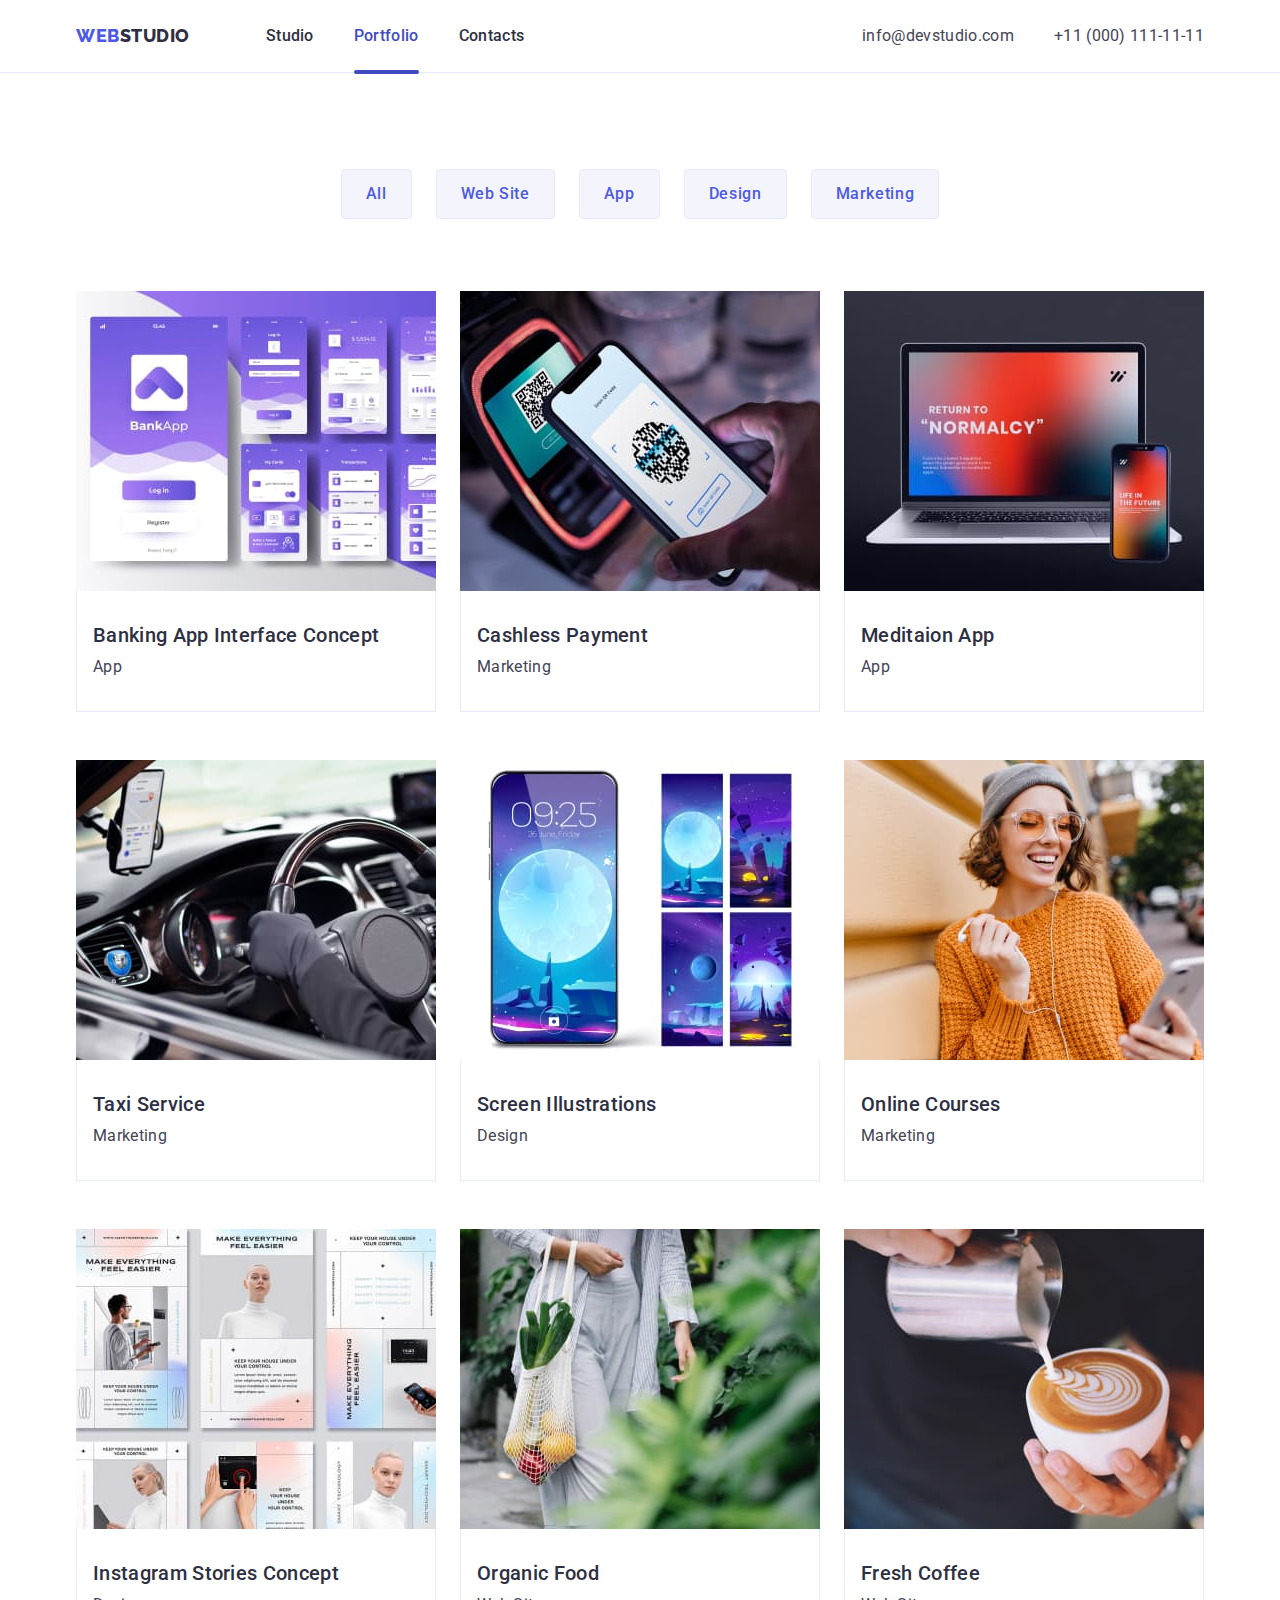
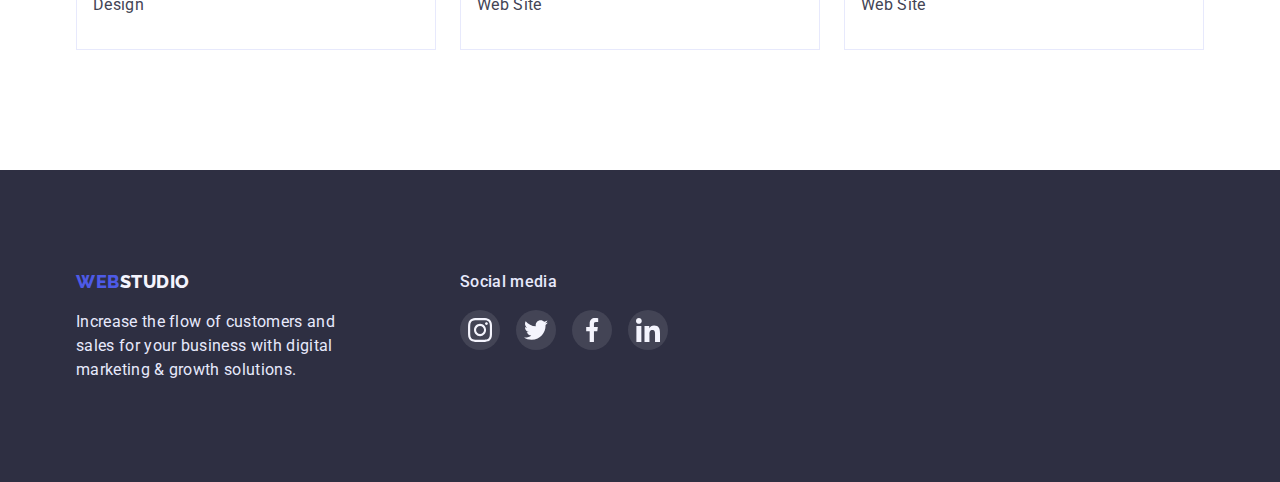
==== portfolio.html @ 5b429cd0 "Initial commit" ====
<!DOCTYPE html>
<html lang="en">
  <head>
    <meta charset="UTF-8" />
    <meta http-equiv="X-UA-Compatible" content="IE=edge" />
    <meta name="viewport" content="width=device-width, initial-scale=1.0" />
    <title>Webstudio</title>
    <link
      href="https://fonts.googleapis.com/css2?family=Raleway:wght@800&family=Roboto:wght@400;500;700;900&display=swap"
      rel="stylesheet"
    />
    <link rel="preconnect" href="https://fonts.googleapis.com" />
    <link rel="preconnect" href="https://fonts.gstatic.com" crossorigin />

    <link
      rel="stylesheet"
      href="https://cdn.jsdelivr.net/npm/modern-normalize@1.1.0/modern-normalize.min.css"
    />
    <link rel="stylesheet" href="./css/styles.css" />
  </head>
  <body>
    <!-- HEADER -->
    <header class="header">
      <div class="container page-header-container">
        <nav class="page-nav">
          <a class="link logo" href="./index.html"
            ><span class="logo-left-part">Web</span
            ><span class="logo-right-part">Studio</span>
          </a>
          <ul class="list menu">
            <li class="menu-item">
              <a class="link menu-link" href="./index.html">Studio</a>
            </li>
            <li class="menu-item">
              <a class="link menu-link active" href="./portfolio.html"
                >Portfolio</a
              >
            </li>
            <li class="menu-item">
              <a class="link menu-link" href="">Contacts</a>
            </li>
          </ul>
        </nav>
        <address class="address">
          <ul class="list page-address">
            <li class="address-item">
              <a class="link contact-mail" href="mailto:info@devstudio.com"
                >info@devstudio.com</a
              >
            </li>
            <li class="address-item">
              <a class="link contact-phone-num" href="tel:+110001111111"
                >+11 (000) 111-11-11</a
              >
            </li>
          </ul>
        </address>
      </div>
    </header>
    <section class="portfolio-section">
      <div class="container">
        <h1 class="portfolio-title">Portfolio</h1>
        <ul class="list filter-buttons">
          <li><button class="filter-button" type="button">All</button></li>
          <li><button class="filter-button" type="button">Web Site</button></li>
          <li><button class="filter-button" type="button">App</button></li>
          <li><button class="filter-button" type="button">Design</button></li>
          <li>
            <button class="filter-button" type="button">Marketing</button>
          </li>
        </ul>

        <ul class="list projects-list">
          <li class="project-item">
            <a href="" class="project-list-link link">
              <div class="project-list-wraper">
                <img
                  src="./images/img-1.jpg"
                  alt="App for online-banking"
                  width="360"
                  height="300"
                  class="project-picture"
                />
                <p class="overlay">
                  14 Stylish and User-Friendly App Design Concepts · Task
                  Manager App · Calorie Tracker App · Exotic Fruit Ecommerce App
                  · Cloud Storage App
                </p>
              </div>
              <div class="project-description">
                <h3 class="project-img-title">Banking App Interface Concept</h3>
                <p class="project-type">App</p>
              </div></a
            >
          </li>
          <li class="project-item">
            <a href="" class="project-list-link link">
              <div class="project-list-wraper">
                <img
                  class="project-img"
                  src="./images/img-2.jpg"
                  alt="Payment with QR-code"
                  width="360"
                  height="300"
                />
                <p class="overlay">
                  14 Stylish and User-Friendly App Design Concepts · Task
                  Manager App · Calorie Tracker App · Exotic Fruit Ecommerce App
                  · Cloud Storage App
                </p>
              </div>
              <div class="project-description">
                <h3 class="project-img-title">Cashless Payment</h3>
                <p class="project-type">Marketing</p>
              </div></a
            >
          </li>
          <li class="project-item">
            <a href="" class="project-list-link link">
              <div class="project-list-wraper">
                <img
                  class="project-img"
                  src="./images/img-3.jpg"
                  alt="App for meditation"
                  width="360"
                  height="300"
                />
                <p class="overlay">
                  14 Stylish and User-Friendly App Design Concepts · Task
                  Manager App · Calorie Tracker App · Exotic Fruit Ecommerce App
                  · Cloud Storage App
                </p>
              </div>
              <div class="project-description">
                <h3 class="project-img-title">Meditaion App</h3>
                <p class="project-type">App</p>
              </div></a
            >
          </li>
          <li class="project-item">
            <a href="" class="project-list-link link">
              <div class="project-list-wraper">
                <img
                  class="project-img"
                  src="./images/img-4.jpg"
                  alt="Driver with taxi app"
                  width="360"
                  height="300"
                />
                <p class="overlay">
                  14 Stylish and User-Friendly App Design Concepts · Task
                  Manager App · Calorie Tracker App · Exotic Fruit Ecommerce App
                  · Cloud Storage App
                </p>
              </div>
              <div class="project-description">
                <h3 class="project-img-title">Taxi Service</h3>
                <p class="project-type">Marketing</p>
              </div></a
            >
          </li>
          <li class="project-item">
            <a href="" class="project-list-link link">
              <div class="project-list-wraper">
                <img
                  class="project-img"
                  src="./images/img-5.jpg"
                  alt="Wallpapers on the smartphone"
                  width="360"
                  height="300"
                />
                <p class="overlay">
                  14 Stylish and User-Friendly App Design Concepts · Task
                  Manager App · Calorie Tracker App · Exotic Fruit Ecommerce App
                  · Cloud Storage App
                </p>
              </div>
              <div class="project-description">
                <h3 class="project-img-title">Screen Illustrations</h3>
                <p class="project-type">Design</p>
              </div></a
            >
          </li>
          <li class="project-item">
            <a href="" class="project-list-link link">
              <div class="project-list-wraper">
                <img
                  class="project-img"
                  src="./images/img-6.jpg"
                  alt="Walking girl with headphones"
                  width="360"
                  height="300"
                />
                <p class="overlay">
                  14 Stylish and User-Friendly App Design Concepts · Task
                  Manager App · Calorie Tracker App · Exotic Fruit Ecommerce App
                  · Cloud Storage App
                </p>
              </div>
              <div class="project-description">
                <h3 class="project-img-title">Online Courses</h3>
                <p class="project-type">Marketing</p>
              </div></a
            >
          </li>
          <li class="project-item">
            <a href="" class="project-list-link link">
              <div class="project-list-wraper">
                <img
                  class="project-img"
                  src="./images/img-7.jpg"
                  alt="Conceptions for instagram"
                  width="360"
                  height="300"
                />
                <p class="overlay">
                  14 Stylish and User-Friendly App Design Concepts · Task
                  Manager App · Calorie Tracker App · Exotic Fruit Ecommerce App
                  · Cloud Storage App
                </p>
              </div>
              <div class="project-description">
                <h3 class="project-img-title">Instagram Stories Concept</h3>
                <p class="project-type">Design</p>
              </div></a
            >
          </li>
          <li class="project-item">
            <a href="" class="project-list-link link">
              <div class="project-list-wraper">
                <img
                  class="project-img"
                  src="./images/img-8.jpg"
                  alt="Bag with green"
                  width="360"
                  height="300"
                />
                <p class="overlay">
                  14 Stylish and User-Friendly App Design Concepts · Task
                  Manager App · Calorie Tracker App · Exotic Fruit Ecommerce App
                  · Cloud Storage App
                </p>
              </div>
              <div class="project-description">
                <h3 class="project-img-title">Organic Food</h3>
                <p class="project-type">Web Site</p>
              </div></a
            >
          </li>
          <li class="project-item">
            <a href="" class="project-list-link link">
              <div class="project-list-wraper">
                <img
                  class="project-img"
                  src="./images/img-9.jpg"
                  alt="A cup of coffee"
                  width="360"
                  height="300"
                />
                <p class="overlay">
                  14 Stylish and User-Friendly App Design Concepts · Task
                  Manager App · Calorie Tracker App · Exotic Fruit Ecommerce App
                  · Cloud Storage App
                </p>
              </div>
              <div class="project-description">
                <h3 class="project-img-title">Fresh Coffee</h3>
                <p class="project-type">Web Site</p>
              </div></a
            >
          </li>
        </ul>
      </div>
    </section>
    <!-- FOOTER -->
    <footer class="footer">
      <div class="container footer-logo">
        <div class="footer-wrap">
          <a class="link logo" href="./index.html"
            ><span class="logo-left-part">Web</span
            ><span class="logo-right-part footer-right-part-logo">Studio</span>
          </a>
          <p class="footer-description">
            Increase the flow of customers and sales for your business with
            digital marketing & growth solutions.
          </p>
        </div>
        <div class="footer-social">
          <p class="footer-social-title">Social media</p>
          <ul class="footer-social-list list">
            <li class="social-list-item">
              <a class="footer-social-link" href="" target="_blank">
                <svg width="24px" height="24px">
                  <use href="./images/icons.svg#instagram"></use>
                </svg>
              </a>
            </li>
            <li class="social-list-item">
              <a class="footer-social-link" href="" target="_blank">
                <svg width="24px" height="24px">
                  <use href="./images/icons.svg#twitter"></use></svg></a>
            </li>
            <li class="social-list-item">
              <a class="footer-social-link" href="" target="_blank">
                <svg width="24px" height="24px">
                  <use href="./images/icons.svg#facebook"></use></svg></a>
            </li>
            <li class="social-list-item">
              <a class="footer-social-link" href="" target="_blank">
                <svg width="24px" height="24px">
                  <use href="./images/icons.svg#linkedin"></use></svg></a>
            </li>
          </ul>
        </div>
      </div>
    </footer>
  </body>
</html>
---- css/styles.css ----
:root {
  --primary-font: "Roboto", sans-serif;
  --secondary-font: "Raleway", sans-serif;
  --primary-color: #2e2f42;
  --secondary-color: #434455;
  --active-color: #404bbf;
  --accent-color: #ffffff;
  --light-color: #e7e9fc;
  --transition-duration-and-fun: 250ms cubic-bezier(0.4, 0, 0.2, 1);
}

/* +++++++++++++++++++++++++++++++ ALL +++++++++++++++++++++++++++++ */

.list {
  list-style: none;
}

.link {
  text-decoration: none;
  font-style: normal;
}

body {
  font-family: var(--primary-font);
  letter-spacing: 0.02em;

  background-color: var(--accent-color);
  color: var(--primary-color);
}

button {
  cursor: pointer;
}

h1,
h2,
h3,
h4,
p {
  margin-top: 0;
  margin-bottom: 0;
}

ul {
  margin-top: 0;
  margin-bottom: 0;
  padding-left: 0;
}

img {
  display: block;
}

.container {
  width: 1158px;
  margin-left: auto;
  margin-right: auto;
  padding: 0 15px;
}

.section {
  padding-top: 120px;
  padding-bottom: 120px;
}



/* == = = = = == == == = Header = == == == == == */

.header {
  border-bottom: 1px solid var(--light-color);
}

.logo {
  font-family: var(--secondary-font);
  font-weight: 800;
  font-size: 18px;
  line-height: 1.33;
  letter-spacing: 0.03em;
  text-transform: uppercase;
  color: #2e2f42;

  margin-right: 76px;
}

.logo-left-part {
  color: #4d5ae5;
}

.menu {
  display: flex;
  align-items: center;
}

.menu-link {
  font-weight: 500;
  font-size: 16px;
  line-height: 1.5;
  display: block;
  padding: 24px 0;
  color: var(--primary-color);

  transition: color var(--transition-duration-and-fun);
  position: relative;
}

.menu-link:hover,
.menu-link:focus {
  color: var(--active-color);
}

.active {
  color: var(--active-color);
}

.active::after {
  content: "";
  position: absolute;
  left: 0;
  bottom: -2px;

  width: 100%;
  height: 4px;
  border-radius: 2px;
  background-color: var(--active-color);
}

.menu-item:not(:last-child) {
  margin-right: 40px;
}
.address {
  margin-left: auto;
}
.page-address {
  display: flex;
  align-items: center;
}

.contact-mail,
.contact-phone-num {
  font-size: 16px;
  line-height: 1.5;
  color: var(--secondary-color);
  text-align: center;
  transition: color var(--transition-duration-and-fun);
}

.contact-mail:hover,
.contact-phone-num:hover,
.contact-mail:focus,
.contact-phone-num:focus {
  color: var(--active-color);
}

.page-header-container {
  display: flex;
  align-items: center;
}

.page-nav {
  display: flex;
  align-items: center;
}

.address-item:not(:last-child) {
  margin-right: 40px;
}

/* == = == = == = == HERO == = = === == == */

.hero-title {
  font-size: 56px;
  line-height: 1.07;
  text-align: center;
  color: var(--accent-color);

  width: 494px;
  height: 120px;
  margin-left: auto;
  margin-right: auto;
  margin-bottom: 48px;
}

.order-button {
  font-weight: 500;
  letter-spacing: 0.04em;
  color: var(--accent-color);
  padding: 16px 32px 16px 32px;

  background-color: #4d5ae5;
  box-shadow: 0px 4px 4px rgba(0, 0, 0, 0.15);
  border-radius: 4px;
  border: none;

  display: block;
  margin-left: auto;
  margin-right: auto;

  transition: background-color var(--transition-duration-and-fun);
}

.order-button:hover,
.order-button:focus {
  background-color: var(--active-color);
}

.hero-section {
  background-color: var(--primary-color);
  padding: 188px 0;

  max-width: 1440px;
  margin: 0 auto;

  background-image: linear-gradient(
      rgba(46, 47, 66, 0.7),
      rgba(46, 47, 66, 0.7)
    ),
    url(../images/people-office.jpg);
  background-size: cover;
}

/* == === === === === FEATURES = == === == == == = */

.features-title {
  position: absolute;
  white-space: nowrap;
  width: 1px;
  height: 1px;
  overflow: hidden;
  border: 0;
  padding: 0;
  clip: rect(0 0 0 0);
  clip-path: inset(50%);
  margin: -1px;
}

.feature-title {
  font-weight: 500;
  font-size: 20px;
  line-height: 1.2;

  margin-bottom: 8px;
  margin-top: 8px;
}

.feature-description {
  font-size: 16px;
  line-height: 1.5;
  color: var(--secondary-color);
}

.features {
  display: flex;

  gap: 24px;
}

.feature {
  width: 264px;
}

.feature-item {
  background-color: #f4f4fd;
  border-radius: 4px;

  height: 112px;
  display: flex;
  text-align: center;
  align-items: center;
  justify-content: center;
}

/* .feature:not(:nth-child(4n)) {
 margin-right: 24px;
}

.feature:not(:nth-last-child(-n+4)) {
margin-bottom: 24px;
} */

/* == = == = == == SERVICES == = == == == = */

.services-section {
  padding-top: 0;
}
.services-title {
  font-size: 36px;
  line-height: 1.1;
  text-align: center;
  text-transform: capitalize;
  margin-bottom: 72px;
}

.servieces {
  display: flex;

  gap: 24px;
}

/* .service:not(:nth-child(3n)) {
  margin-right: 24px;
}

.service:not(:nth-last-child(-n+3)) {
  margin-bottom: 24px;
} */

/* == = == = == = == TEAM == = == = == = == */

.team-title {
  font-size: 36px;
  line-height: 1.1;
  text-align: center;
  text-transform: capitalize;

  margin-bottom: 72px;
}

.teammate-name {
  font-weight: 500;
  font-size: 20px;
  line-height: 1.2;
  text-align: center;
  margin-bottom: 8px;
}

.teammate-trade {
  font-size: 16px;
  line-height: 1.2;
  text-align: center;
  color: var(--secondary-color);
}

.team-section {
  background: #f4f4fd;
}

.teammates {
  display: flex;

  gap: 24px;
}

.teammate-card {
  background-color: var(--accent-color);
  box-shadow: 0px 1px 6px rgba(46, 47, 66, 0.08),
    0px 1px 1px rgba(46, 47, 66, 0.16), 0px 2px 1px rgba(46, 47, 66, 0.08);
  border-radius: 0px 0px 4px 4px;
}

.teammate-card-description {
  padding: 32px 16px;
}

.social-list {
  display: flex;
  margin-top: 8px;
  justify-content: center;
  gap: 24px;
}

.social-list-link {
  display: flex;
  justify-content: center;
  align-items: center;
  width: 40px;
  height: 40px;
  border-radius: 50%;
  background-color: #4d5ae5;

  transition: background-color var(--transition-duration-and-fun);
}

.social-list-link:hover,
.social-list-link:focus {
  background-color: var(--active-color);
}

/* .social-list-link:not(:nth-last-child(4n)) {
  margin-right: 24px;
} */

/* .teammate-card:not(:nth-child(4n)) {
  margin-right: 24px;
}

.teammate-card:not(:nth-last-child(-n+4)) {
  margin-bottom: 24px;
} */

/* ======= == == = == = == Customers ===== = == = == = == = */

.customers-title {
  font-size: 36px;
  line-height: 1.1;
  text-align: center;

  margin-bottom: 72px;
}

.customers-section {
  padding-top: 130px;
  padding-bottom: 120px;
}

.customers-list {
  display: flex;
  gap: 24px;
  justify-content: center;
}

.customer-link {
  width: 168px;
  height: 88px;
  display: flex;
  align-items: center;
  justify-content: center;

  border-radius: 4px;
  border: 1px solid #8e8f99;
  transition: border var(--transition-duration-and-fun);
}

.customer-icon {
  fill: #8e8f99;

  transition: fill var(--transition-duration-and-fun);
}

.customer-link:hover .customer-icon,
.customer-link:focus .customer-icon {
  fill: var(--active-color);
}

.customer-link:focus,
.customer-link:hover {
  border-radius: 4px;
  border: 1px solid var(--active-color);
}

/* \\\\\\\\\\\\\\\\\\\ Portfolio ////////////////// */

.portfolio-section {
  padding-top: 96px;
  padding-bottom: 120px;
}

.filter-button {
  font-family: var(--primary-font);
  font-weight: 500;
  font-size: 16px;
  line-height: 1.5;
  letter-spacing: 0.04em;
  color: #4d5ae5;
  background-color: #f4f4fd;

  padding: 12px 24px;

  border: 1px solid var(--light-color);
  border-radius: 4px;
  

  transition: color, background-color var(--transition-duration-and-fun);
}

.filter-button:active,
.filter-button:hover,
.filter-button:focus {
  color: var(--accent-color);
  background-color: var(--active-color);
}

.portfolio-title,
.projects-title {
  position: absolute;
  white-space: nowrap;
  width: 1px;
  height: 1px;
  overflow: hidden;
  border: 0;
  padding: 0;
  clip: rect(0 0 0 0);
  clip-path: inset(50%);
  margin: -1px;
}

.project-img-title {
  font-weight: 500;
  font-size: 20px;
  line-height: 1.2;

  color: var(--primary-color);

  margin-bottom: 8px;
}

.project-list-wraper {
  position: relative;
  overflow: hidden;
}
.overlay {
  background-color: #4d5ae5;
  position: absolute;
  width: 100%;
  height: 100%;
  left: 0;
  top: 0;
  overflow: auto;
  transform: translateY(+100%);
  transition: transform var(--transition-duration-and-fun);

  font-size: 16px;
  line-height: 1.5;
  color: #f4f4fd;
  padding-top: 40px;
  padding-left: 32px;
  padding-right: 32px;
}

.project-list-link:hover .overlay,
.project-list-link:focus .overlay {
  transform: translate(0, 0);
}

.project-type {
  font-size: 16px;
  line-height: 1.5;
  color: var(--secondary-color);
}

.filter-buttons {
  display: flex;
  margin-bottom: 72px;
  justify-content: center;
  gap: 24px;
}

.projects-list {
  display: flex;
  flex-wrap: wrap;
}

.project-item:not(:nth-child(3n)) {
  margin-right: 24px;
}

.project-item:not(:nth-last-child(-n + 3)) {
  margin-bottom: 48px;
}

.project-description {
  padding: 32px 0 32px 16px;
  border: 1px solid var(--light-color);
  border-top: none;
  transition: var(--transition-duration-and-fun);
}

.project-description:hover,
.project-description:focus {
  box-shadow: 0px 1px 6px rgba(46, 47, 66, 0.08),
    0px 1px 1px rgba(46, 47, 66, 0.16), 0px 2px 1px rgba(46, 47, 66, 0.08);
}

/* == === === === == FOOTER == === == == == == */

.footer-description {
  font-size: 16px;
  line-height: 1.5;
  color: var(--light-color);
  background-color: var(--primary-color);
  width: 264px;

  margin-top: 16px;
}

.footer-logo {
  /* flex-wrap: wrap; */

  display: flex;
}

.footer-right-part-logo {
  color: #f4f4fd;
}

.footer {
  background-color: var(--primary-color);
 
  padding-top: 100px;
  padding-bottom: 100px;
}

.footer-social-link {
  display: flex;
  justify-content: center;
  align-items: center;
  width: 40px;
  height: 40px;
  border-radius: 50%;
  background-color: #434455;

  transition: background-color var(--transition-duration-and-fun);
}

.footer-social-link:hover,
.footer-social-link:focus {
  background-color: #31d0aa;
}

.footer-social {
  margin-left: 120px;
}

.footer-social-title {
  color: var(--light-color);
  font-style: normal;
  font-weight: 500;
  font-size: 16px;
  line-height: 1.5;
  margin-bottom: 16px;
}

.footer-social-list {
  display: flex;

  justify-content: center;
  gap: 16px;
}

/* ==== == = == = === MODAL WINDOW === = === == == == ==  */

.backdrop {
  position: fixed;
  left: 0;
  top: 0;
  width: 100%;
  height: 100%;
  background-color: rgba(46, 47, 66, 0.4);
  z-index: 100;

  transition: opacity var(--transition-duration-and-fun);
}

.backdrop.is-hidden {
  opacity: 0;
  visibility: hidden;
  pointer-events: none;
}

.modal {
  position: relative;
  position: absolute;
  top: 50%;
  left: 50%;
  transform: translate(-50%, -50%);
  width: 408px;
  height: 576px;
  background-color: #fcfcfc;
  box-shadow: 0px 1px 1px rgba(0, 0, 0, 0.14), 0px 1px 3px rgba(0, 0, 0, 0.12),
    0px 2px 1px rgba(0, 0, 0, 0.2);
  border-radius: 4px;
}

.modal-close-btn {
  display: flex;
  justify-content: center;
  align-items: center;
  position: absolute;

  top: 24px;
  right: 24px;

  background-color: var(--light-color);
  border: 1px solid rgba(0, 0, 0, 0.1);
  padding: 0;
  border-radius: 50%;
  width: 24px;
  height: 24px;
}
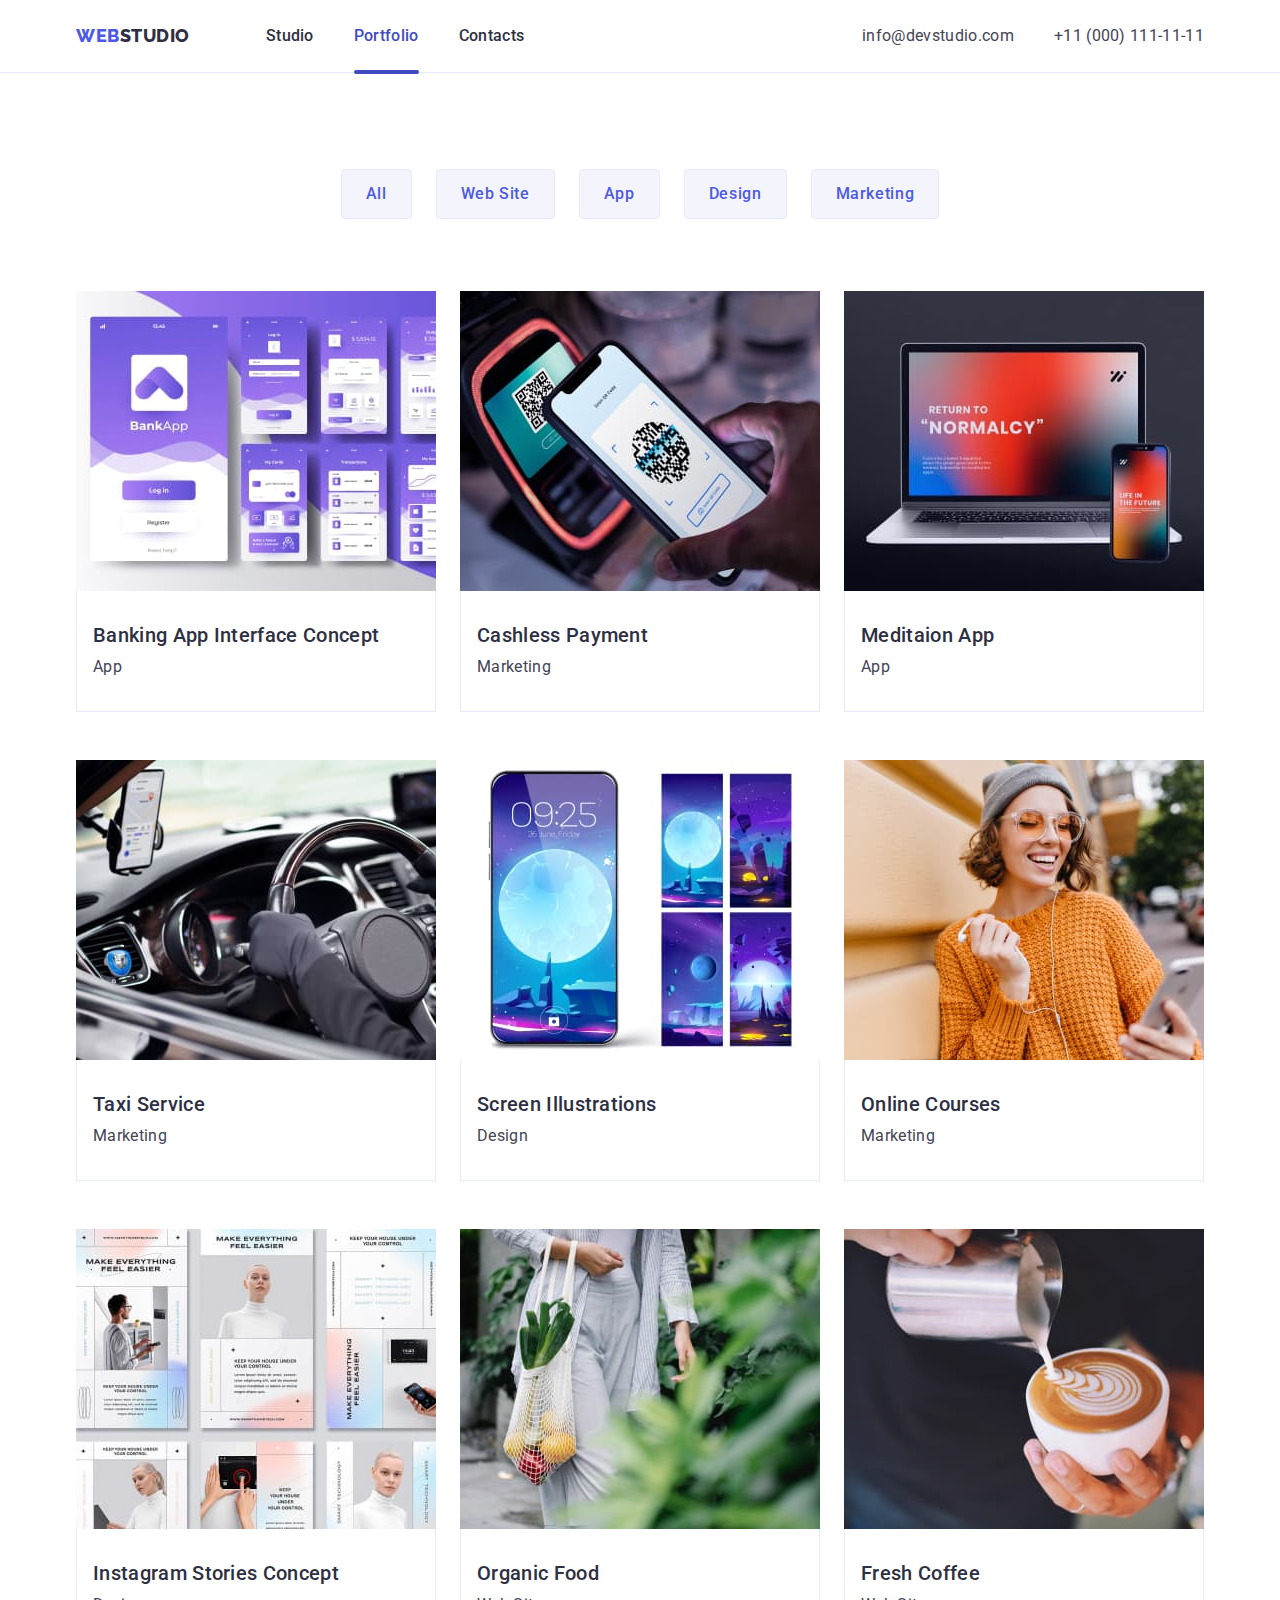
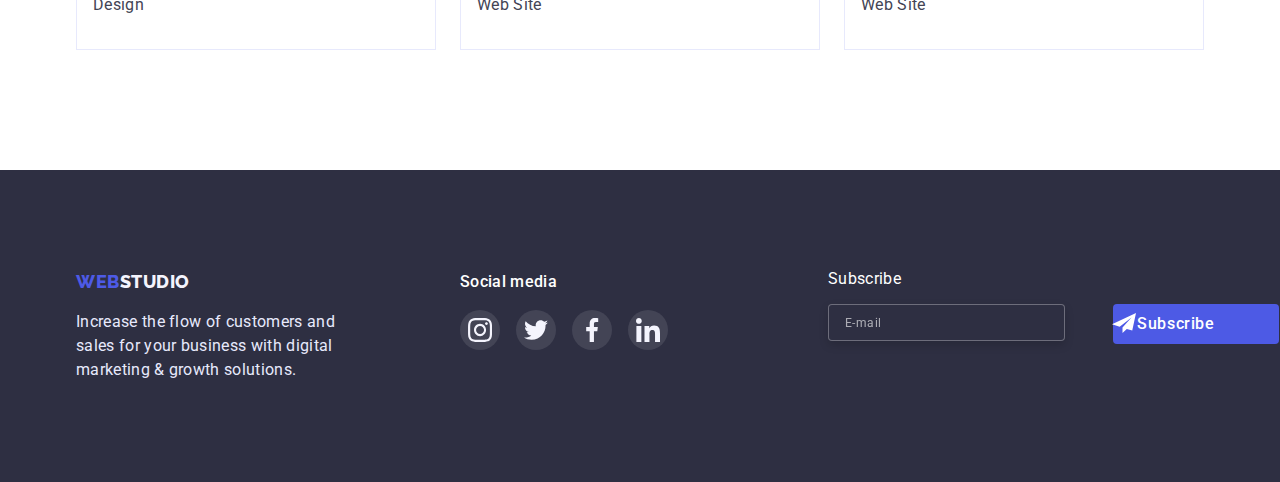
==== commit e3a50f81: "Before 1 review" ====
--- a/portfolio.html
+++ b/portfolio.html
@@ -298,19 +298,46 @@
             <li class="social-list-item">
               <a class="footer-social-link" href="" target="_blank">
                 <svg width="24px" height="24px">
-                  <use href="./images/icons.svg#twitter"></use></svg></a>
+                  <use href="./images/icons.svg#twitter"></use>
+                </svg></a>
             </li>
             <li class="social-list-item">
               <a class="footer-social-link" href="" target="_blank">
                 <svg width="24px" height="24px">
-                  <use href="./images/icons.svg#facebook"></use></svg></a>
+                  <use href="./images/icons.svg#facebook"></use>
+                </svg></a>
             </li>
             <li class="social-list-item">
               <a class="footer-social-link" href="" target="_blank">
                 <svg width="24px" height="24px">
-                  <use href="./images/icons.svg#linkedin"></use></svg></a>
+                  <use href="./images/icons.svg#linkedin"></use>
+                </svg></a>
             </li>
           </ul>
+        </div>
+        <div class="footer-subscribe-form">
+          <p class="subscribe-form-title">Subscribe</p>
+          <form action="" class="footer-subscribe-form">
+            <span class="footer-subscribe-form-wrap">
+            <label class="subscribe-form-field">
+              <input 
+              type="email"
+              class="subscribe-form-input"
+              name="user_subscribe_email"
+              placeholder="E-mail"
+              required
+              >
+            </label>   
+            <span class="footer-subscribe-btn">      
+            <button class="subscribe-form-submit" type="submit">Subscribe
+            </button>
+            <span class="subscribe-form-icon">
+              <svg width="24" height="24">
+                <use href="./images/icons.svg#subscribe"></use>
+            </svg></span> 
+          </span>
+        </span></span>
+          </form>
         </div>
       </div>
     </footer>
--- a/css/styles.css
+++ b/css/styles.css
@@ -7,6 +7,7 @@
   --accent-color: #ffffff;
   --light-color: #e7e9fc;
   --transition-duration-and-fun: 250ms cubic-bezier(0.4, 0, 0.2, 1);
+  --modal-form-color: #fcfcfc;
 }
 
 /* +++++++++++++++++++++++++++++++ ALL +++++++++++++++++++++++++++++ */
@@ -62,8 +63,6 @@
   padding-top: 120px;
   padding-bottom: 120px;
 }
-
-
 
 /* == = = = = == == == = Header = == == == == == */
 
@@ -458,7 +457,6 @@
 
   border: 1px solid var(--light-color);
   border-radius: 4px;
-  
 
   transition: color, background-color var(--transition-duration-and-fun);
 }
@@ -585,7 +583,7 @@
 
 .footer {
   background-color: var(--primary-color);
- 
+
   padding-top: 100px;
   padding-bottom: 100px;
 }
@@ -612,7 +610,7 @@
 }
 
 .footer-social-title {
-  color: var(--light-color);
+  color: var(--accent-color);
   font-style: normal;
   font-weight: 500;
   font-size: 16px;
@@ -627,8 +625,73 @@
   gap: 16px;
 }
 
+/* FOOTER FORM */
+
+.footer-subscribe-form {
+  margin-left: 80px;
+}
+
+.footer-subscribe-form-wrap {
+  display: flex;
+}
+
+.subscribe-form-title {
+  margin-bottom: 16px;
+  margin-left: 80px;
+
+  color: var(--accent-color);
+}
+
+.subscribe-form-input {
+  background-color: var(--primary-color);
+  border: 1px solid rgba(255, 255, 255, 0.3);
+  filter: drop-shadow(0px 4px 4px rgba(0, 0, 0, 0.15));
+  border-radius: 4px;
+
+  padding: 8px 16px;
+}
+
+.subscribe-form-input::placeholder {
+  font-size: 12px;
+  line-height: 2;
+
+  letter-spacing: 0.04em;
+
+  color: rgba(255, 255, 255, 0.6);
+}
+
+.subscribe-form-submit {
+  font-weight: 500;
+  font-size: 16px;
+  line-height: 1.5;
+  letter-spacing: 0.04em;
+  color: var(--accent-color);
+  padding: 8px 64px 8px 24px;
+  margin-left: 48px;
+  background-color: #4d5ae5;
+
+  border-radius: 4px;
+  border: none;
+
+  position: relative;
+
+  display: relative;
+
+  transition: background-color var(--transition-duration-and-fun);
+}
+
+.subscribe-form-submit:hover,
+.subscribe-form-submit:focus {
+  background-color: var(--active-color);
+}
+
+.subscribe-form-icon {
+  position: absolute;
+  right: 24px;
+  transform: translate(-500%, 25%);
+}
+
 /* ==== == = == = === MODAL WINDOW === = === == == == ==  */
-
 .backdrop {
   position: fixed;
   left: 0;
@@ -654,11 +717,13 @@
   left: 50%;
   transform: translate(-50%, -50%);
   width: 408px;
-  height: 576px;
-  background-color: #fcfcfc;
+  height: 584px;
+  background-color: var(--modal-form-color);
   box-shadow: 0px 1px 1px rgba(0, 0, 0, 0.14), 0px 1px 3px rgba(0, 0, 0, 0.12),
     0px 2px 1px rgba(0, 0, 0, 0.2);
   border-radius: 4px;
+
+  padding: 72px 24px 24px 24px;
 }
 
 .modal-close-btn {
@@ -677,3 +742,179 @@
   width: 24px;
   height: 24px;
 }
+
+.modal-title {
+  font-weight: 500;
+  font-size: 16px;
+  line-height: 1.5;
+  text-align: center;
+  margin-bottom: 16px;
+}
+
+/* ===== == = == Modal form ==== = == = == */
+
+.modal-form {
+  display: flex;
+  flex-direction: column;
+}
+
+.modal-form-input {
+  width: 100%;
+  height: 40px;
+
+  padding-left: 38px;
+  margin-bottom: 8px;
+
+  border: 1px solid rgba(33, 33, 33, 0.2);
+  border-radius: 4px;
+
+  transition: border-color var(--transition-duration-and-fun);
+}
+
+.modal-form-input:focus {
+  border-color: var(--active-color);
+  outline: none;
+}
+
+.modal-form-input-desc {
+  display: block;
+  font-size: 12px;
+  line-height: 1.67;
+  letter-spacing: 0.01em;
+
+  margin-bottom: 4px;
+
+  color: #8e8f99;
+}
+
+.modal-form-comment {
+  resize: none;
+  width: 100%;
+  height: 120px;
+  padding-left: 16px;
+  padding-top: 8px;
+  margin-bottom: 16px;
+
+  font-size: 12px;
+  line-height: 1.33;
+
+  letter-spacing: 0.04em;
+
+  border: 1px solid rgba(33, 33, 33, 0.2);
+  border-radius: 4px;
+  transition: border-color var(--transition-duration-and-fun);
+}
+
+.modal-form-comment:focus {
+  border-color: var(--active-color);
+  outline: none;
+}
+
+.modal-form-comment::placeholder {
+  font-size: 12px;
+  line-height: 1.33;
+
+  letter-spacing: 0.04em;
+
+  color: rgba(117, 117, 117, 0.5);
+}
+
+.modal-form-input-wraper {
+  position: relative;
+  display: block;
+}
+
+.modal-form-input-icon {
+  position: absolute;
+  top: 47%;
+  left: 16px;
+  transform: translate(0, -50%);
+
+  transition: fill var(--transition-duration-and-fun);
+}
+
+.modal-form-input:focus + .modal-form-input-icon {
+  fill: var(--active-color);
+}
+
+.privacy-policy-link {
+  font-style: normal;
+  font-size: 12px;
+  line-height: 1.33;
+
+  letter-spacing: 0.04em;
+  color: #4d5ae5;
+}
+
+.modal-form-check-desc {
+  display: flex;
+  align-items: center;
+  margin-right: 8px;
+  margin-bottom: 24px;
+
+  font-size: 12px;
+  line-height: 1.33;
+
+  letter-spacing: 0.04em;
+  color: #757575;
+}
+
+.modal-form-check-desc::before {
+  display: block;
+  content: "";
+  width: 16px;
+  height: 16px;
+  border: 1.25px solid var(--primary-color);
+  border-radius: 2px;
+
+  margin-right: 8px;
+  /* margin-bottom: 24px; */
+
+  cursor: pointer;
+  transition: border-color var(--transition-duration-and-fun);
+}
+
+.modal-form-check:checked + .modal-form-check-desc::before {
+  background-image: url(../images/click.svg);
+  border: none;
+}
+
+.modal-form-check:focus + .modal-form-check-desc::before {
+  border-color: var(--active-color);
+}
+
+.visually-hidden {
+  position: absolute;
+  white-space: nowrap;
+  width: 1px;
+  height: 1px;
+  overflow: hidden;
+  border: 0;
+  padding: 0;
+  clip: rect(0 0 0 0);
+  clip-path: inset(50%);
+  margin: -1px;
+}
+
+.modal-form-submit {
+  font-weight: 500;
+  letter-spacing: 0.04em;
+  color: var(--accent-color);
+  padding: 16px 32px 16px 32px;
+
+  background-color: #4d5ae5;
+
+  border-radius: 4px;
+  border: none;
+
+  display: block;
+  margin-left: auto;
+  margin-right: auto;
+
+  transition: background-color var(--transition-duration-and-fun);
+}
+
+.modal-form-submit:hover,
+.modal-form-submit:focus {
+  background-color: var(--active-color);
+}
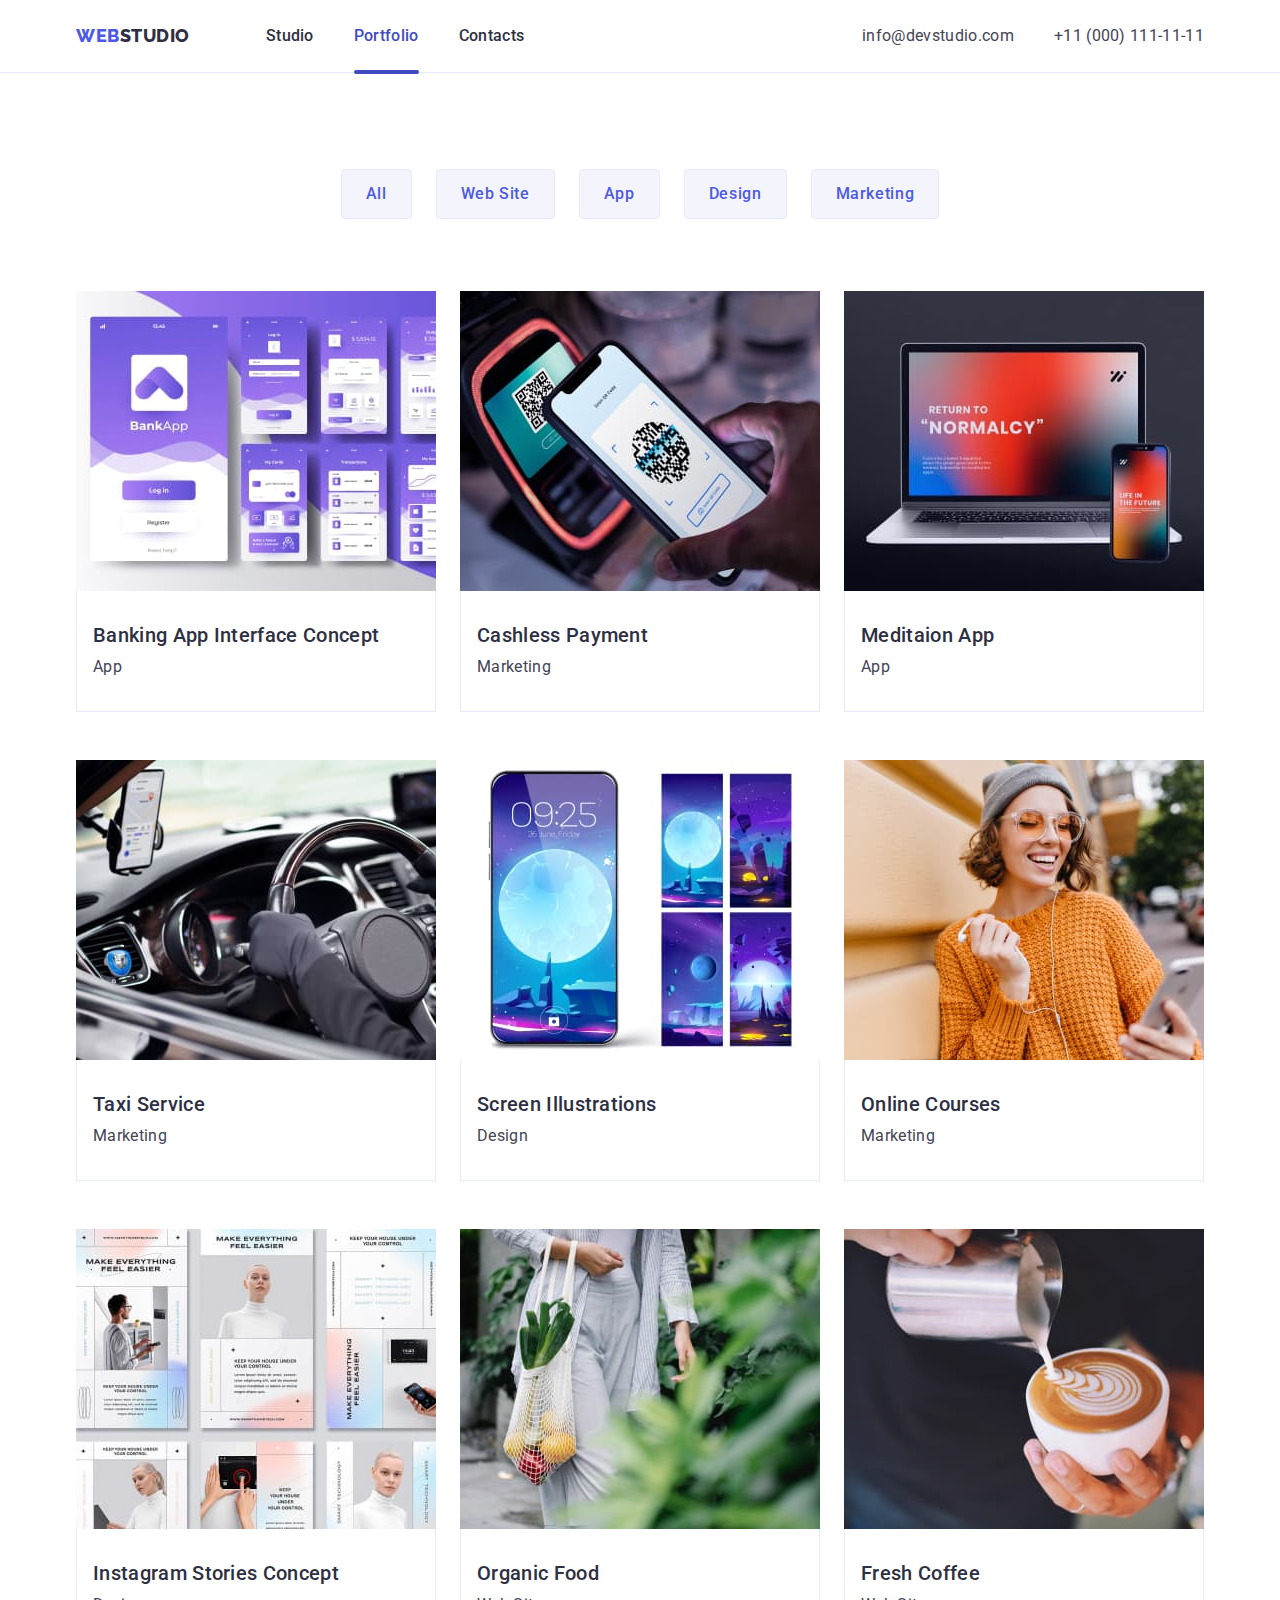
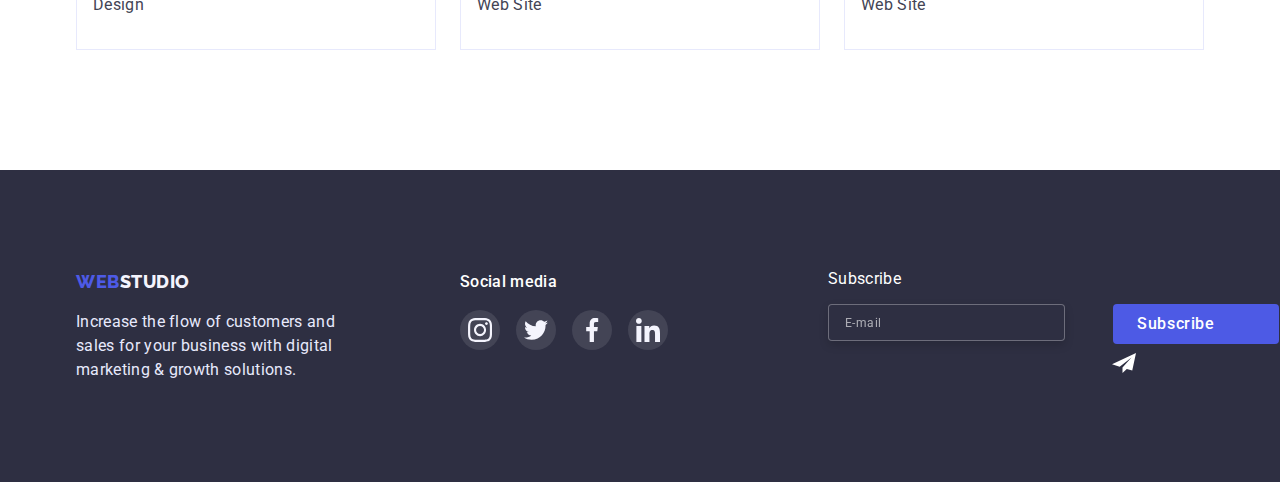
==== commit fd69e7a3: "after 1 valid" ====
--- a/portfolio.html
+++ b/portfolio.html
@@ -317,7 +317,7 @@
         </div>
         <div class="footer-subscribe-form">
           <p class="subscribe-form-title">Subscribe</p>
-          <form action="" class="footer-subscribe-form">
+          <form class="footer-subscribe-form">
             <span class="footer-subscribe-form-wrap">
             <label class="subscribe-form-field">
               <input 
@@ -336,7 +336,7 @@
                 <use href="./images/icons.svg#subscribe"></use>
             </svg></span> 
           </span>
-        </span></span>
+        </span>
           </form>
         </div>
       </div>
--- a/css/styles.css
+++ b/css/styles.css
@@ -674,9 +674,7 @@
   border: none;
 
   position: relative;
-
-  display: relative;
-
+  display: block;
   transition: background-color var(--transition-duration-and-fun);
 }
 
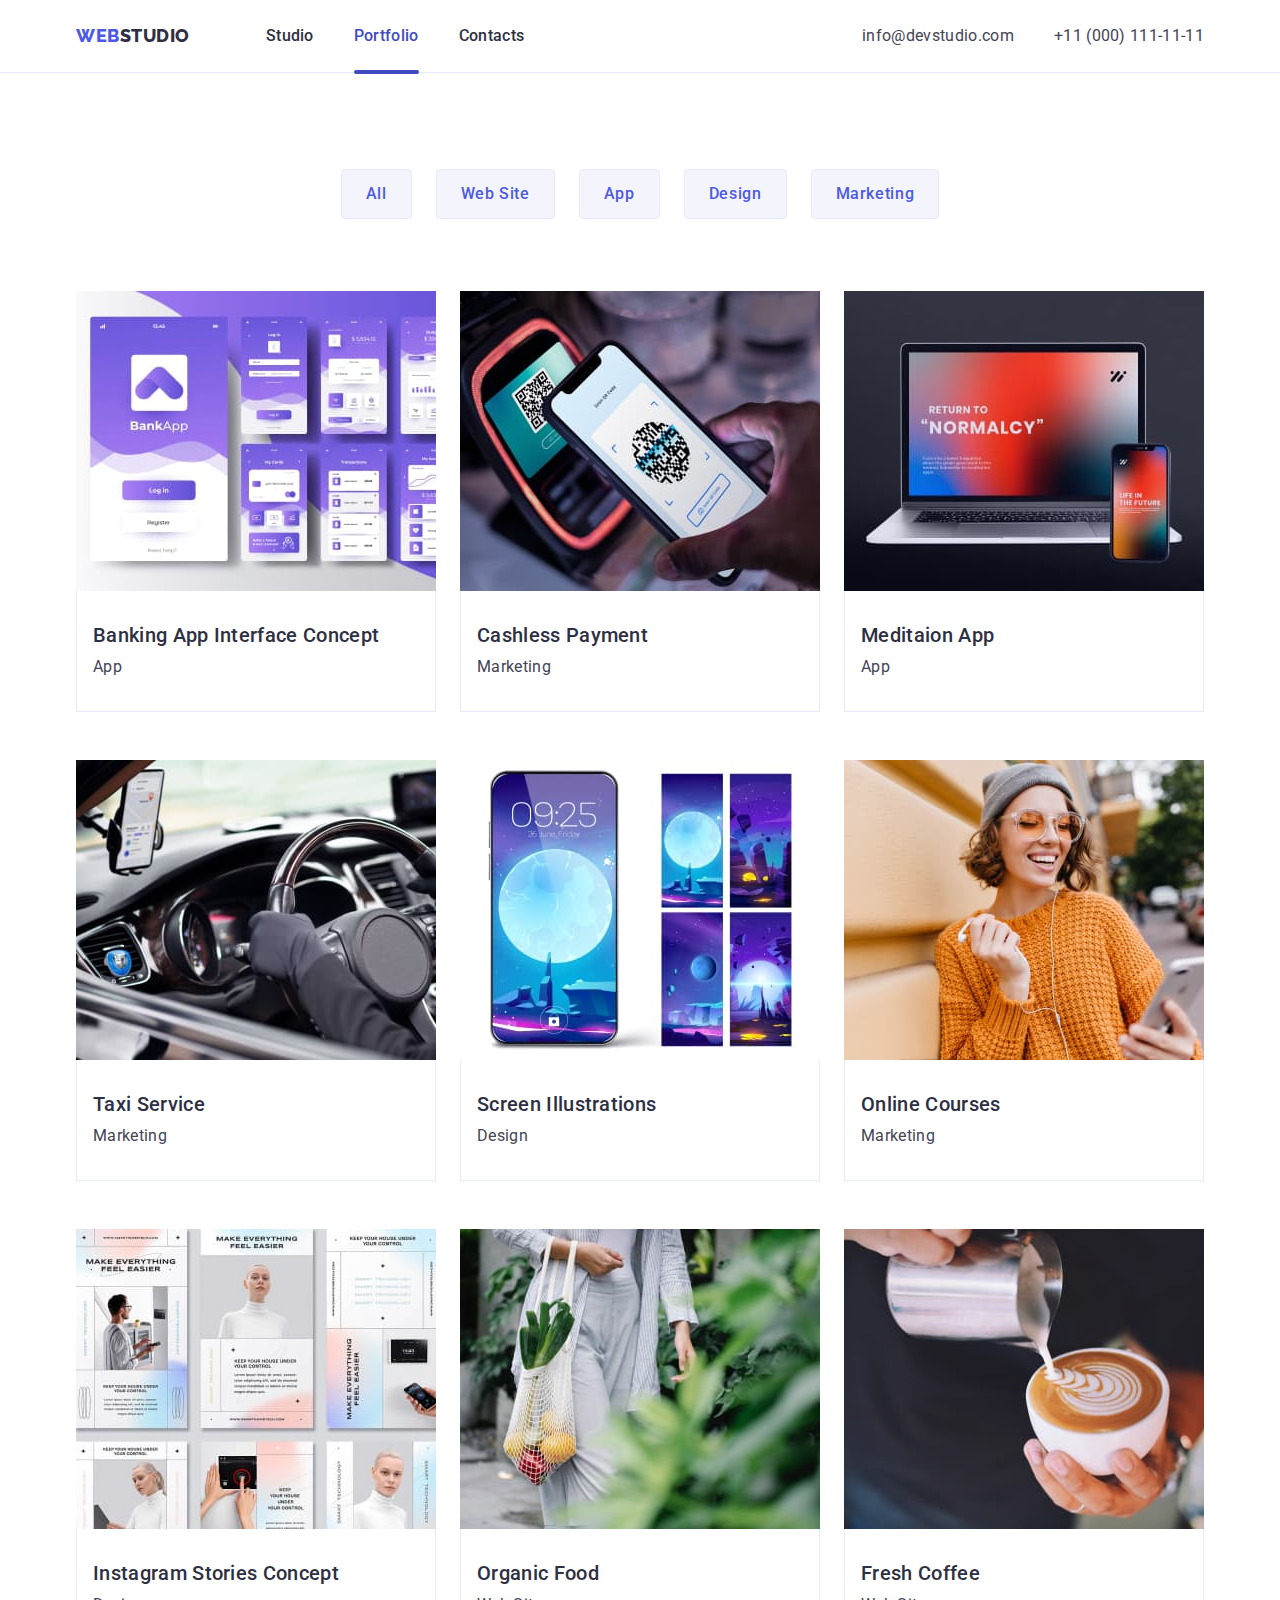
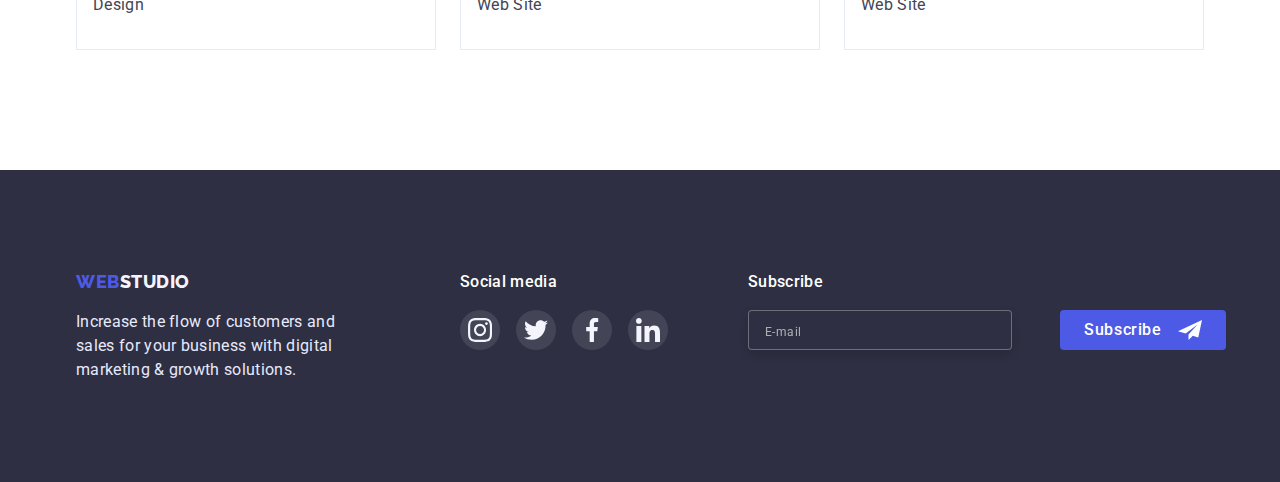
==== commit fbff9158: "footer subscribe-form" ====
--- a/portfolio.html
+++ b/portfolio.html
@@ -317,26 +317,24 @@
         </div>
         <div class="footer-subscribe-form">
           <p class="subscribe-form-title">Subscribe</p>
-          <form class="footer-subscribe-form">
-            <span class="footer-subscribe-form-wrap">
-            <label class="subscribe-form-field">
+          <form class="footer-form">
+          
               <input 
               type="email"
               class="subscribe-form-input"
               name="user_subscribe_email"
               placeholder="E-mail"
               required
-              >
-            </label>   
-            <span class="footer-subscribe-btn">      
+              >          
+
             <button class="subscribe-form-submit" type="submit">Subscribe
-            </button>
-            <span class="subscribe-form-icon">
-              <svg width="24" height="24">
+            
+            
+              <svg width="24" height="24" class="subscribe-form-icon">
                 <use href="./images/icons.svg#subscribe"></use>
-            </svg></span> 
+           </button>
           </span>
-        </span>
+        
           </form>
         </div>
       </div>
--- a/css/styles.css
+++ b/css/styles.css
@@ -629,24 +629,34 @@
 
 .footer-subscribe-form {
   margin-left: 80px;
-}
-
-.footer-subscribe-form-wrap {
+
+}
+
+.footer-form {
   display: flex;
 }
 
 .subscribe-form-title {
   margin-bottom: 16px;
-  margin-left: 80px;
+  font-weight: 500;
+  font-size: 16px;
+  line-height: 1.5;
+
+  letter-spacing: 0.02em;
 
   color: var(--accent-color);
 }
 
 .subscribe-form-input {
+
+  width: 264px;
+  height: 40px;
   background-color: var(--primary-color);
   border: 1px solid rgba(255, 255, 255, 0.3);
   filter: drop-shadow(0px 4px 4px rgba(0, 0, 0, 0.15));
   border-radius: 4px;
+
+  color: var(--accent-color);
 
   padding: 8px 16px;
 }
@@ -686,7 +696,7 @@
 .subscribe-form-icon {
   position: absolute;
   right: 24px;
-  transform: translate(-500%, 25%);
+  transform: translate(0%, 0%);
 }
 
 /* ==== == = == = === MODAL WINDOW === = === == == == ==  */
@@ -739,6 +749,18 @@
   border-radius: 50%;
   width: 24px;
   height: 24px;
+
+  transition: background-color var(--transition-duration-and-fun);
+}
+
+.modal-close-btn-icon {
+  transition: fill var(--transition-duration-and-fun);
+}
+
+.modal-close-btn:hover,
+.modal-close-btn:focus {
+  background-color: var(--active-color);
+  fill: var(--accent-color)
 }
 
 .modal-title {
@@ -819,14 +841,14 @@
 
 .modal-form-input-wraper {
   position: relative;
-  display: block;
+  
 }
 
 .modal-form-input-icon {
   position: absolute;
-  top: 47%;
-  left: 16px;
-  transform: translate(0, -50%);
+  top: 57%;
+  left: -5px;
+  transform: translate(100%, -50%);
 
   transition: fill var(--transition-duration-and-fun);
 }
@@ -846,6 +868,7 @@
 
 .modal-form-check-desc {
   display: flex;
+  justify-content: center;
   align-items: center;
   margin-right: 8px;
   margin-bottom: 24px;
@@ -906,6 +929,7 @@
   border: none;
 
   display: block;
+  width: 169px;
   margin-left: auto;
   margin-right: auto;
 
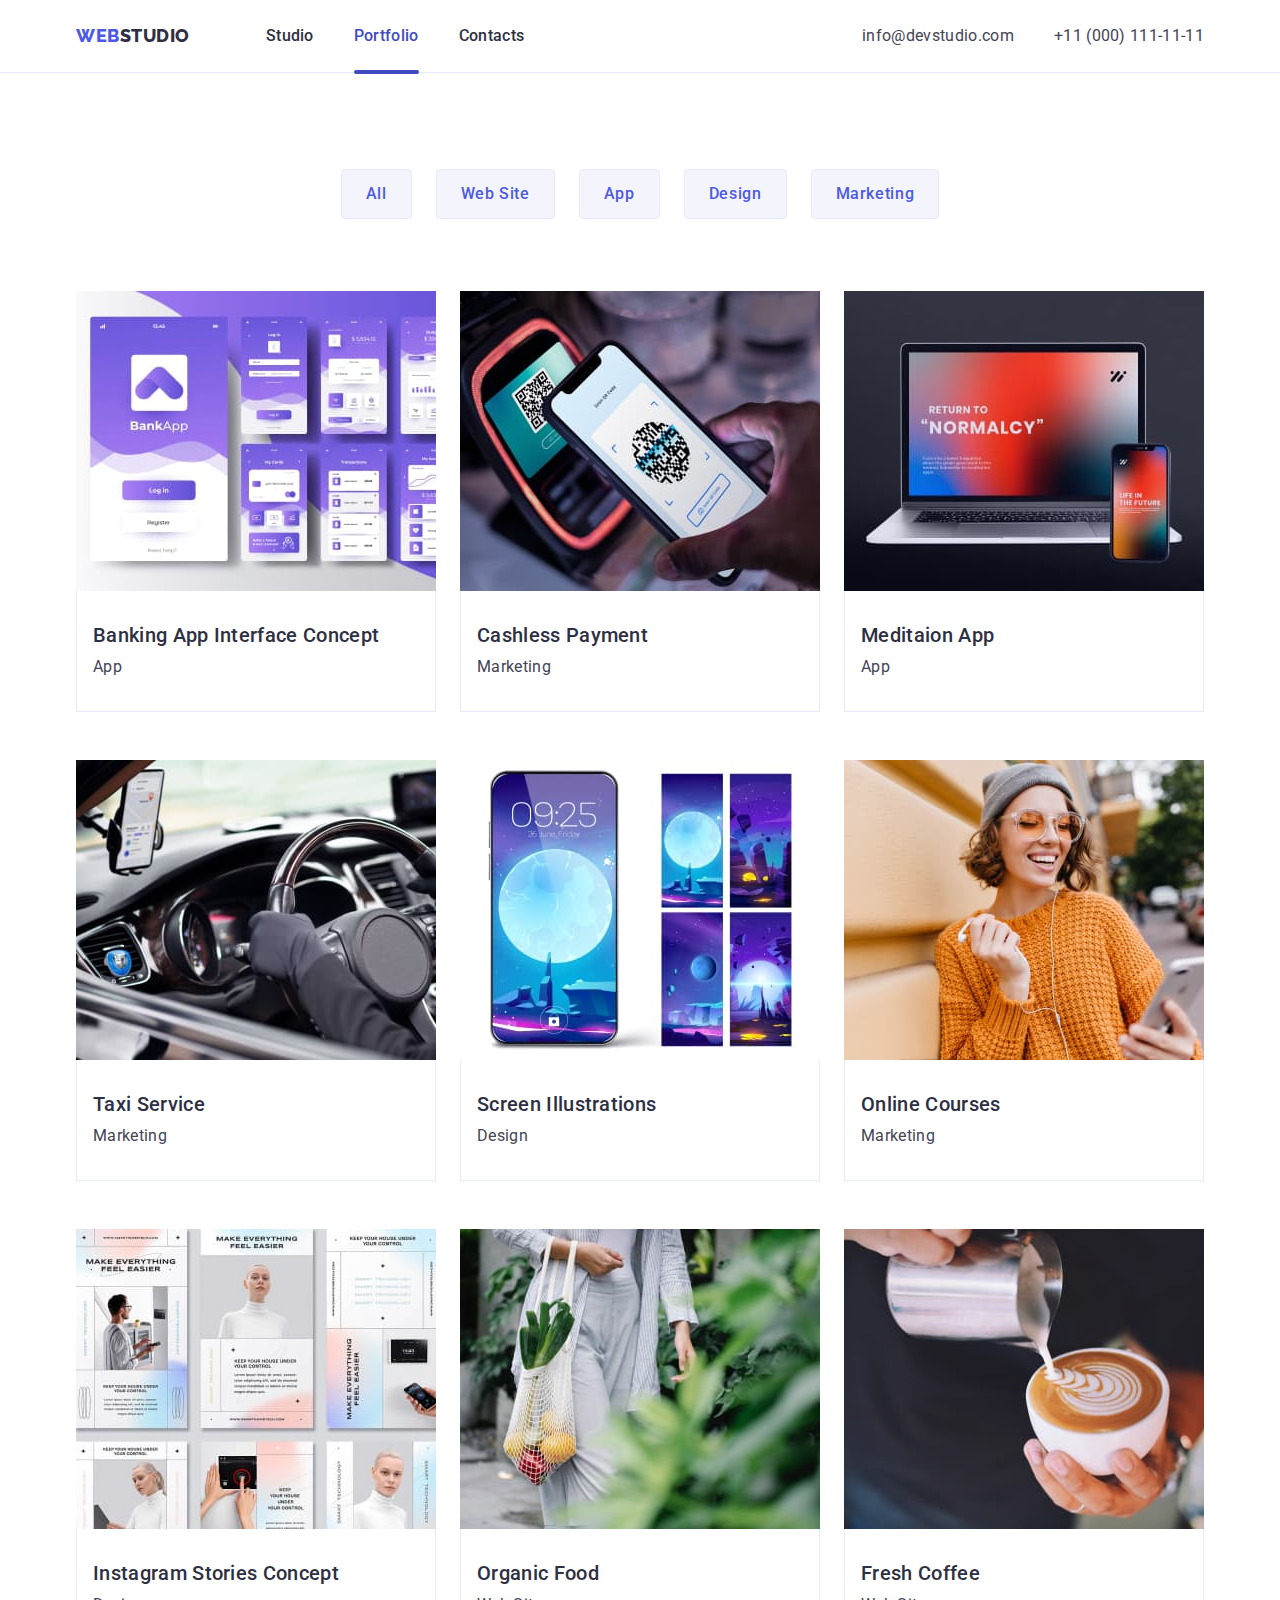
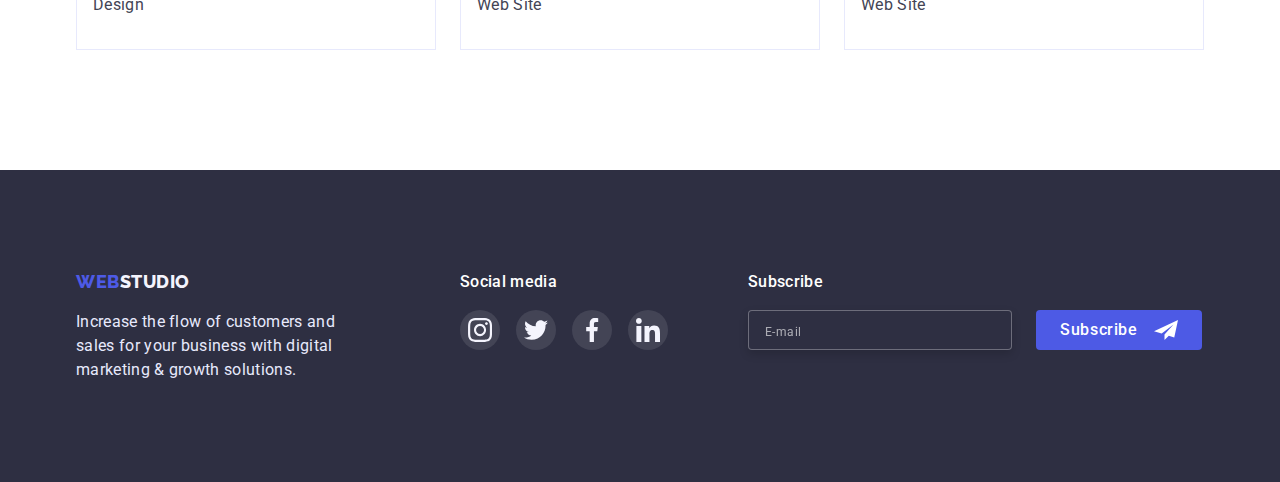
==== commit a96f6273: "validator check" ====
--- a/portfolio.html
+++ b/portfolio.html
@@ -298,43 +298,40 @@
             <li class="social-list-item">
               <a class="footer-social-link" href="" target="_blank">
                 <svg width="24px" height="24px">
-                  <use href="./images/icons.svg#twitter"></use>
-                </svg></a>
+                  <use href="./images/icons.svg#twitter"></use></svg
+              ></a>
             </li>
             <li class="social-list-item">
               <a class="footer-social-link" href="" target="_blank">
                 <svg width="24px" height="24px">
-                  <use href="./images/icons.svg#facebook"></use>
-                </svg></a>
+                  <use href="./images/icons.svg#facebook"></use></svg
+              ></a>
             </li>
             <li class="social-list-item">
               <a class="footer-social-link" href="" target="_blank">
                 <svg width="24px" height="24px">
-                  <use href="./images/icons.svg#linkedin"></use>
-                </svg></a>
+                  <use href="./images/icons.svg#linkedin"></use></svg
+              ></a>
             </li>
           </ul>
         </div>
         <div class="footer-subscribe-form">
           <p class="subscribe-form-title">Subscribe</p>
           <form class="footer-form">
-          
-              <input 
+            <input
               type="email"
               class="subscribe-form-input"
               name="user_subscribe_email"
               placeholder="E-mail"
               required
-              >          
+            />
 
-            <button class="subscribe-form-submit" type="submit">Subscribe
-            
-            
+            <button class="subscribe-form-submit" type="submit">
+              Subscribe
               <svg width="24" height="24" class="subscribe-form-icon">
                 <use href="./images/icons.svg#subscribe"></use>
-           </button>
-          </span>
-        
+              </svg>
+            </button>
           </form>
         </div>
       </div>
--- a/css/styles.css
+++ b/css/styles.css
@@ -629,7 +629,6 @@
 
 .footer-subscribe-form {
   margin-left: 80px;
-
 }
 
 .footer-form {
@@ -648,7 +647,6 @@
 }
 
 .subscribe-form-input {
-
   width: 264px;
   height: 40px;
   background-color: var(--primary-color);
@@ -677,7 +675,7 @@
   letter-spacing: 0.04em;
   color: var(--accent-color);
   padding: 8px 64px 8px 24px;
-  margin-left: 48px;
+  margin-left: 24px;
   background-color: #4d5ae5;
 
   border-radius: 4px;
@@ -760,7 +758,7 @@
 .modal-close-btn:hover,
 .modal-close-btn:focus {
   background-color: var(--active-color);
-  fill: var(--accent-color)
+  fill: var(--accent-color);
 }
 
 .modal-title {
@@ -841,7 +839,6 @@
 
 .modal-form-input-wraper {
   position: relative;
-  
 }
 
 .modal-form-input-icon {
